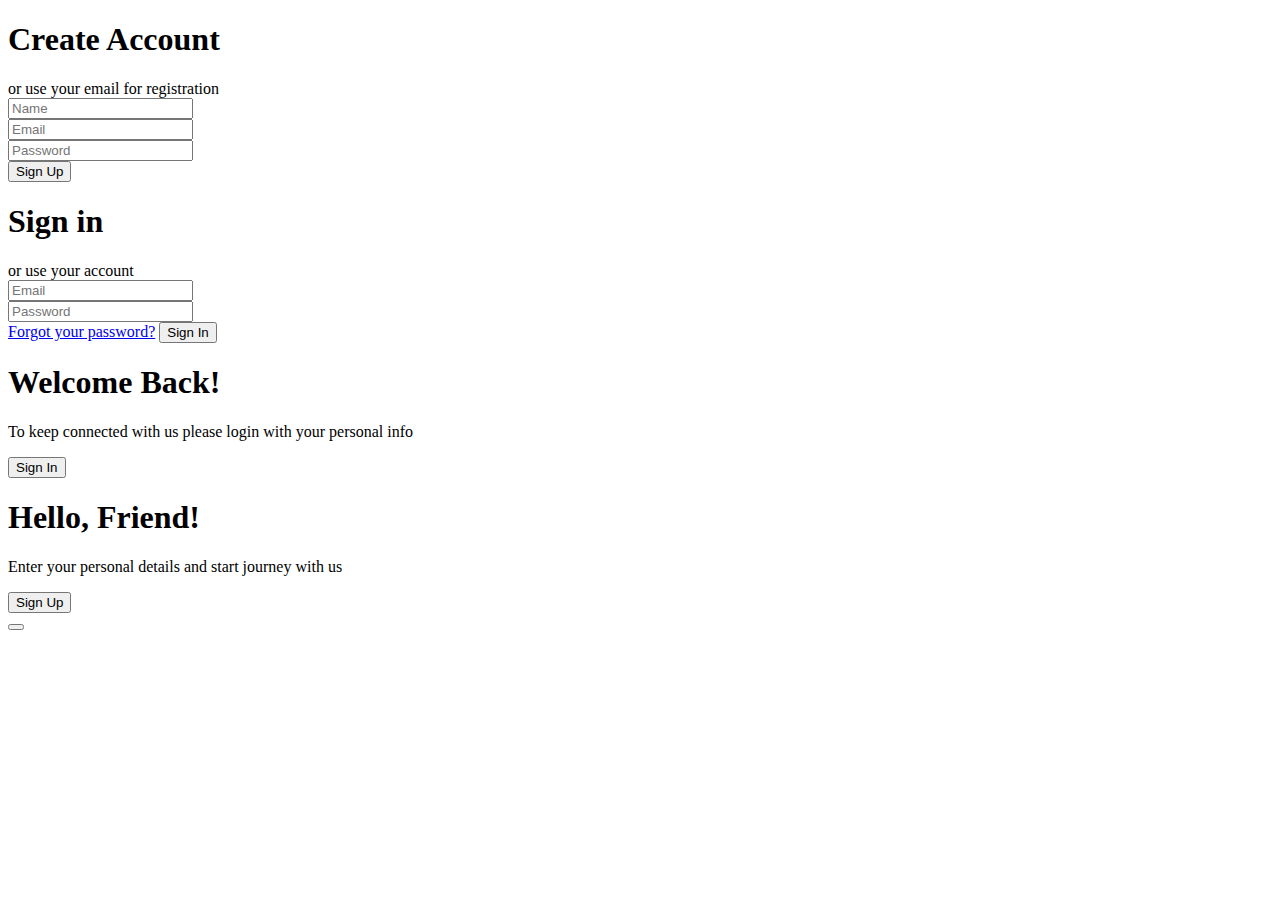
==== paginaLogin/pagina_login.html @ 02bde4f0 "tela login - imagens" ====
<!DOCTYPE html>
<html lang="en">
<head>
    <meta charset="UTF-8">
    <meta http-equiv="X-UA-Compatible" content="IE=edge">
    <meta name="viewport" content="width=device-width, initial-scale=1.0">
    <title>Sign in || Sign up from</title>
     <!-- font awesome icons -->
     <link rel="stylesheet" href="https://cdnjs.cloudflare.com/ajax/libs/font-awesome/6.1.1/css/all.min.css" integrity="sha512-KfkfwYDsLkIlwQp6LFnl8zNdLGxu9YAA1QvwINks4PhcElQSvqcyVLLD9aMhXd13uQjoXtEKNosOWaZqXgel0g==" crossorigin="anonymous" referrerpolicy="no-referrer" />
    <!-- css stylesheet -->
    <link rel="stylesheet" href="style.css">
</head>
<body>

    <div class="container" id="container">
        <div class="form-container sign-up-container">
            <form action="#">
                <h1>Create Account</h1>
                <div class="social-container">
                    <a href="#" class="social"><i class="fab fa-facebook-f"></i></a>
                    <a href="#" class="social"><i class="fab fa-google-plus-g"></i></a>
                    <a href="#" class="social"><i class="fab fa-linkedin-in"></i></a>
                </div>
                <span>or use your email for registration</span>
                <div class="infield">
                    <input type="text" placeholder="Name" />
                    <label></label>
                </div>
                <div class="infield">
                    <input type="email" placeholder="Email" name="email"/>
                    <label></label>
                </div>
                <div class="infield">
                    <input type="password" placeholder="Password" />
                    <label></label>
                </div>
                <button>Sign Up</button>
            </form>
        </div>
        <div class="form-container sign-in-container">
            <form action="#">
                <h1>Sign in</h1>
                <div class="social-container">
                    <a href="#" class="social"><i class="fab fa-facebook-f"></i></a>
                    <a href="#" class="social"><i class="fab fa-google-plus-g"></i></a>
                    <a href="#" class="social"><i class="fab fa-linkedin-in"></i></a>
                </div>
                <span>or use your account</span>
                <div class="infield">
                    <input type="email" placeholder="Email" name="email"/>
                    <label></label>
                </div>
                <div class="infield">
                    <input type="password" placeholder="Password" />
                    <label></label>
                </div>
                <a href="#" class="forgot">Forgot your password?</a>
                <button>Sign In</button>
            </form>
        </div>
        <div class="overlay-container" id="overlayCon">
            <div class="overlay">
                <div class="overlay-panel overlay-left">
                    <h1>Welcome Back!</h1>
                    <p>To keep connected with us please login with your personal info</p>
                    <button>Sign In</button>
                </div>
                <div class="overlay-panel overlay-right">
                    <h1>Hello, Friend!</h1>
                    <p>Enter your personal details and start journey with us</p>
                    <button>Sign Up</button>
                </div>
            </div>
            <button id="overlayBtn"></button>
        </div>
    </div>

    <script>
        const container = document.getElementById('container')
        const overlayCon = document.getElementById('overlayCon')
        const overlayBtn = document.getElementById('overlayBtn')

        overlayBtn.addEventListener('click',()=> {
            container.classList.toggle('right-panel-active');
            overlayBtn.classList.remove('btnScaled');
            window.requestAnimationFrame(()=>{
                overlayBtn.classList.add('btnScaled');
            })
        });
    </script>

</body>
</html>
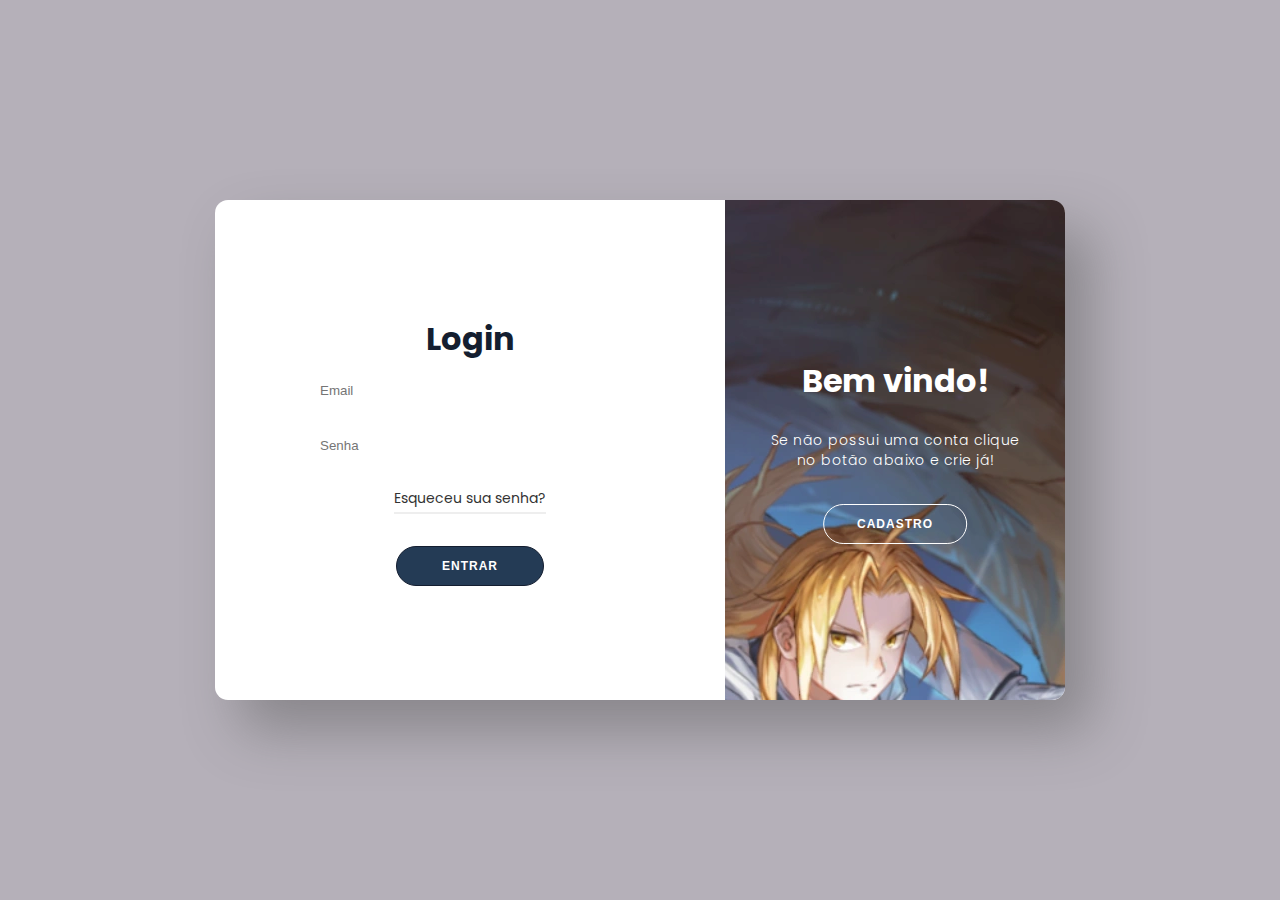
==== commit f640a0e6: "pequenas adiçoes" ====
--- a/paginaLogin/pagina_login.html
+++ b/paginaLogin/pagina_login.html
@@ -4,26 +4,19 @@
     <meta charset="UTF-8">
     <meta http-equiv="X-UA-Compatible" content="IE=edge">
     <meta name="viewport" content="width=device-width, initial-scale=1.0">
-    <title>Sign in || Sign up from</title>
-     <!-- font awesome icons -->
-     <link rel="stylesheet" href="https://cdnjs.cloudflare.com/ajax/libs/font-awesome/6.1.1/css/all.min.css" integrity="sha512-KfkfwYDsLkIlwQp6LFnl8zNdLGxu9YAA1QvwINks4PhcElQSvqcyVLLD9aMhXd13uQjoXtEKNosOWaZqXgel0g==" crossorigin="anonymous" referrerpolicy="no-referrer" />
-    <!-- css stylesheet -->
-    <link rel="stylesheet" href="style.css">
+    <title>Login/Cadastro</title>
+    <link rel="stylesheet" href="style_login.css">
 </head>
 <body>
 
     <div class="container" id="container">
         <div class="form-container sign-up-container">
             <form action="#">
-                <h1>Create Account</h1>
-                <div class="social-container">
-                    <a href="#" class="social"><i class="fab fa-facebook-f"></i></a>
-                    <a href="#" class="social"><i class="fab fa-google-plus-g"></i></a>
-                    <a href="#" class="social"><i class="fab fa-linkedin-in"></i></a>
-                </div>
-                <span>or use your email for registration</span>
+                <h1>Crie sua Conta!</h1>
+           
+                
                 <div class="infield">
-                    <input type="text" placeholder="Name" />
+                    <input type="text" placeholder="Nome" />
                     <label></label>
                 </div>
                 <div class="infield">
@@ -31,44 +24,40 @@
                     <label></label>
                 </div>
                 <div class="infield">
-                    <input type="password" placeholder="Password" />
+                    <input type="password" placeholder="Senha" />
                     <label></label>
                 </div>
-                <button>Sign Up</button>
+                <button>Cadastre-se</button>
             </form>
         </div>
         <div class="form-container sign-in-container">
             <form action="#">
-                <h1>Sign in</h1>
-                <div class="social-container">
-                    <a href="#" class="social"><i class="fab fa-facebook-f"></i></a>
-                    <a href="#" class="social"><i class="fab fa-google-plus-g"></i></a>
-                    <a href="#" class="social"><i class="fab fa-linkedin-in"></i></a>
-                </div>
-                <span>or use your account</span>
+                <h1>Login</h1>
+                
+              
                 <div class="infield">
                     <input type="email" placeholder="Email" name="email"/>
                     <label></label>
                 </div>
                 <div class="infield">
-                    <input type="password" placeholder="Password" />
+                    <input type="password" placeholder="Senha" />
                     <label></label>
                 </div>
-                <a href="#" class="forgot">Forgot your password?</a>
-                <button>Sign In</button>
+                <a href="#" class="forgot">Esqueceu sua senha?</a>
+                <button>Entrar</button>
             </form>
         </div>
         <div class="overlay-container" id="overlayCon">
             <div class="overlay">
                 <div class="overlay-panel overlay-left">
-                    <h1>Welcome Back!</h1>
-                    <p>To keep connected with us please login with your personal info</p>
-                    <button>Sign In</button>
+                    <h1>Cadastro</h1>
+                    <p>Caso já tenha uma conta, clique no botão abaixo e efetue o login!</p>
+                    <button>Login</button>
                 </div>
                 <div class="overlay-panel overlay-right">
-                    <h1>Hello, Friend!</h1>
-                    <p>Enter your personal details and start journey with us</p>
-                    <button>Sign Up</button>
+                    <h1>Bem vindo!</h1>
+                    <p>Se não possui uma conta clique no botão abaixo e crie já!</p>
+                    <button>Cadastro</button>
                 </div>
             </div>
             <button id="overlayBtn"></button>
--- a/paginaLogin/style_login.css
+++ b/paginaLogin/style_login.css
@@ -0,0 +1,285 @@
+@import url('https://fonts.googleapis.com/css2?family=Poppins:wght@100;200;300;400;500;600;700;800;900&display=swap');
+
+* {
+    padding: 0px;
+    margin: 0px;
+    box-sizing: border-box;
+}
+
+:root {
+    --linear-grad: linear-gradient(to right, #141E30, #243B55);
+    --grad-clr1: #141E30;
+    --grad-clr2: #243B55;
+}
+
+body {
+    height: 100vh;
+    background: #b5b0b9;
+    display: grid;
+    place-content: center;
+    font-family: 'Poppins', sans-serif;
+}
+
+.container{
+    position: relative;
+    width: 850px;
+    height: 500px;
+    background-color: #fff;
+    box-shadow: 25px 30px 55px #5557;
+    border-radius: 13px;
+    overflow: hidden;
+}
+.form-container{
+    position: absolute;
+    width: 60%;
+    height: 100%;
+    padding: 0px 40px;
+    transition: all 0.6s ease-in-out;
+}
+.sign-up-container{
+    opacity: 0;
+    z-index: 1;
+
+}
+.sign-in-container{
+    z-index: 2;
+}
+form {
+    height: 100%;
+    display: flex;
+    flex-direction: column;
+    align-items: center;
+    justify-content: center;
+    padding: 0px 50px;
+
+}
+h1{
+    color: var(--grad-clr1);
+}
+.social-container{
+    margin: 20px 0px;
+
+}
+;.social-container a{
+    border: 1px solid #fff;
+    border-radius: 50%;
+    display: inline-flex;
+    justify-content:center;
+    align-items: center;
+    margin: 0px 5px;
+    height: 40px;
+    width: 40px;
+}
+span {
+    font-size: 12px;
+
+}
+.infield{
+    position: relative;
+    margin: 8px 0px;
+    width: 100%;
+}
+input{
+    width: 100%;
+    padding: 12px 15px;
+    background-color: transparent;
+    border: none;
+    outline: none;
+}
+label{
+    position: absolute;
+    left: 50%;
+    top: 100%;
+    transform: translateX(-50%);
+    width: 0%;
+    height: 2px;
+    background: var(--linear-grad);
+    transition: 0.3s;
+}
+input:focus ~ label{
+width: 100%;
+}
+a{
+    color: #333;
+    font-size:14px ;
+    text-decoration: none;
+    margin: 15px 0px;
+}
+
+a.forgot{
+    padding-bottom: 3px;
+    border-bottom: 2px solid #eee;
+
+}
+
+button{
+    border-radius: 20px;
+    border: 1px solid var(--grad-clr1);
+    background:var(--grad-clr2);
+    color: #fff;
+    font-size: 12px;
+    font-weight: bold;
+    padding: 12px 45px;
+    letter-spacing: 1px;
+    text-transform: uppercase;
+}
+.form-container button{
+    margin-top: 17px;
+    transition: 80ms ease-in;
+
+}
+.form-container button:hover{
+    background: #fff;
+    color: var(--grad-clr1);
+}
+
+.overlay-container{
+    position: absolute;
+    top: 0;
+    left: 60%;
+    width: 40%;
+    height: 100%;
+    overflow: hidden;
+    transition: transform 0.6s ease-in-out;
+    z-index: 9;
+}
+#overlayBtn{
+    cursor: pointer;
+    position:absolute;
+    left: 50%;
+    top: 304px;
+    transform: translateX(-50%);
+    width: 143.67px;
+    height: 40px;
+    border: 1px solid #fff;
+    background: transparent;
+    border-radius:20px ;
+}
+
+.overlay{
+    position: relative;
+    background-image: url(/Imagens/ed\ login.png) ;
+    color: #fff;
+    left: -150%;
+    height: 100%;
+    width: 250%;
+    transition: transform 0.6s ease-in-out;
+}
+
+.overlay-panel{
+    position: absolute;
+    display: flex;
+    align-items: center;
+    justify-content: center;
+    flex-direction: column;
+    padding:0px 40px ;
+    text-align: center;
+    height: 100%;
+    width: 340px;
+    transition: 0.6s ease-in-out;
+}
+
+.overlay-left{
+    right: 60%;
+    transform: translateX(-12%);
+    
+
+}
+
+.overlay-right{
+    right: 0;
+    transform: translateX(0%);
+}
+
+.overlay-panel h1{
+    color: #fff;
+
+}
+
+p{
+    font-size: 14px;
+    font-weight: 300;
+    line-height: 20px;
+    letter-spacing: 0.5px;
+    margin: 25px 0px 35px;
+}
+
+.overlay-panel button{
+    border: none;
+    background-color: transparent; 
+}
+
+.right-panel-active .overlay-container{
+    transform: translateX(-150%);
+}
+.right-panel-active .overlay{
+    transform: translateX(50%);
+}
+
+.right-panel-active .overlay-left{
+    transform: translateX(25%);
+}
+
+.right-panel-active .overlay-right{
+    transform: translateX(35%);
+}
+
+.right-panel-active .sign-in-container{
+    transform: translateX(20%);
+    opacity: 0;
+}
+
+.right-panel-active .sign-up-container{
+    transform: translateX(66.7%);
+    opacity: 1;
+    z-index: 5;
+    animation: show 0.6s ;
+}
+
+@keyframes show{
+    0%, 50%{
+        opacity: 0;
+        z-index: 1;
+    }
+    50.1%, 100%{
+        opacity: 1;
+        z-index: 5;
+    }
+}
+.btnScaled {
+    animation: scaledBtn 0.6s;
+}
+
+@keyframes scaledBtn {
+    0%{
+        width: 143.67px;
+    }
+    50%{
+        width: 250px;
+    }
+    100%{
+        width: 143.67px;
+    }
+}
+
+
+
+
+
+
+footer {
+    position: absolute;
+    left: 50%;
+    bottom: 30px;
+    transform: translateX(-50%);
+}
+footer mark {
+    padding: 8px 30px;
+    border-radius: 7px;
+}
+footer a {
+    text-decoration: none;
+    font-size: 18px;
+    font-weight: bold;
+    color: #003;
+}
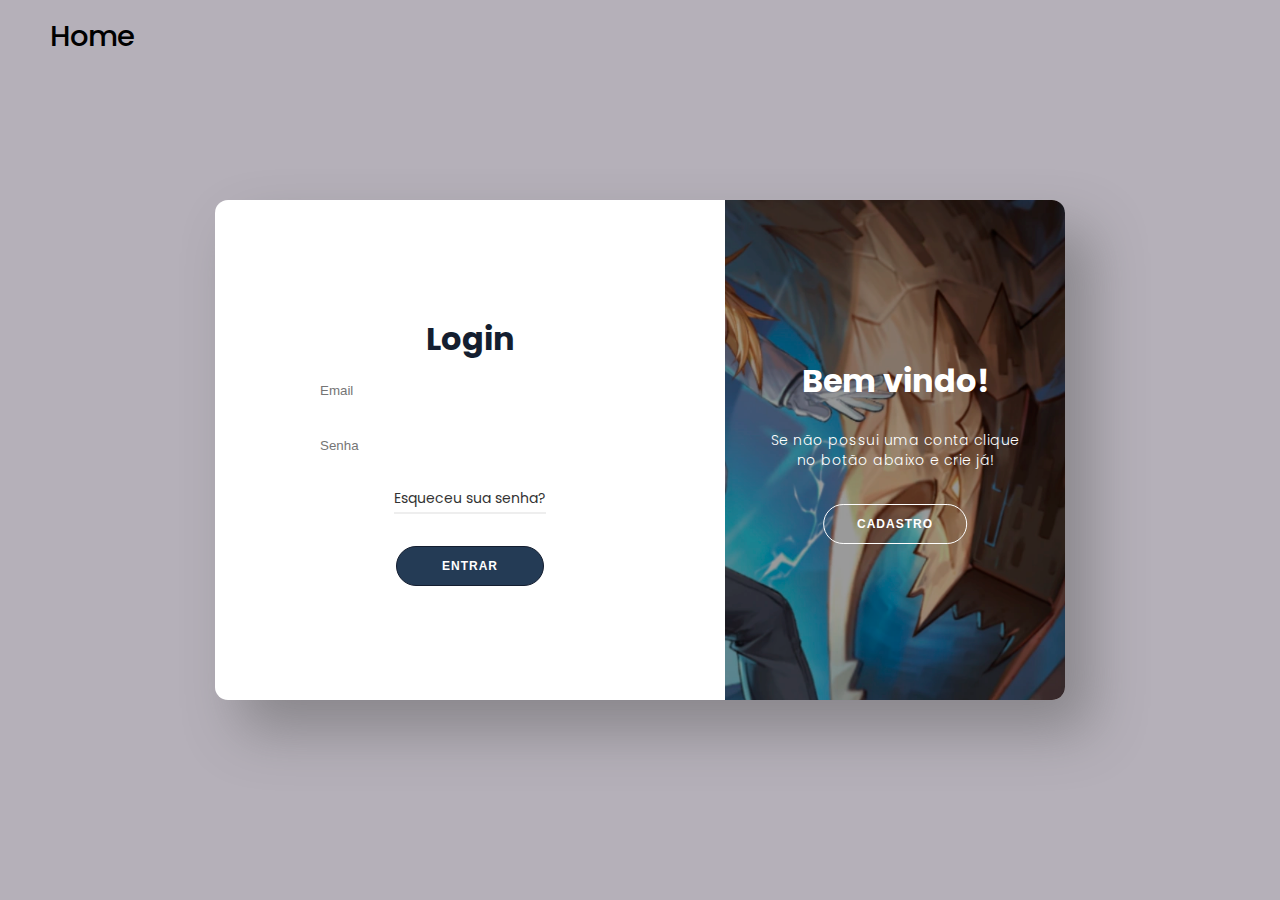
==== commit 348d7873: "alteração tamanho personagems" ====
--- a/paginaLogin/pagina_login.html
+++ b/paginaLogin/pagina_login.html
@@ -8,7 +8,10 @@
     <link rel="stylesheet" href="style_login.css">
 </head>
 <body>
-
+    <header class="nav">
+        <div class="navItems"> <a href="../index/index.html">Home</a>
+        </div>
+    </header>
     <div class="container" id="container">
         <div class="form-container sign-up-container">
             <form action="#">
--- a/paginaLogin/style_login.css
+++ b/paginaLogin/style_login.css
@@ -19,6 +19,44 @@
     place-content: center;
     font-family: 'Poppins', sans-serif;
 }
+.nav {
+    z-index: 999;
+    position: absolute;
+    top: 0;
+    left: 0;
+    width: 100%;
+    display: flex;
+    justify-content: flex-start;
+    align-items: flex-start;
+    padding: 15px 50px;
+    transform: 0.5s ease;
+}
+
+.navItems a {
+    position: relative;
+    color: black;
+    font-size: 29px;
+    font-weight: 500;
+    text-decoration: none;
+    transform: 0.3 ease;
+    font-family: 'Poppins', sans-serif;
+}
+
+.navItems a:before {
+    content: '';
+    position: absolute;
+    background: black;
+    width: 0;
+    height: 3px;
+    bottom: 0;
+    left: 0;
+    transition: 0.3s ease;
+    font-family: 'Poppins', sans-serif;
+}
+
+.navItems a:hover:before {
+    width: 100%;
+        }
 
 .container{
     position: relative;
@@ -158,7 +196,9 @@
 
 .overlay{
     position: relative;
-    background-image: url(/Imagens/ed\ login.png) ;
+    background-image: url(../Imagens/ed\ login.png) ;
+    background-size: cover;
+    background-position: center;
     color: #fff;
     left: -150%;
     height: 100%;
